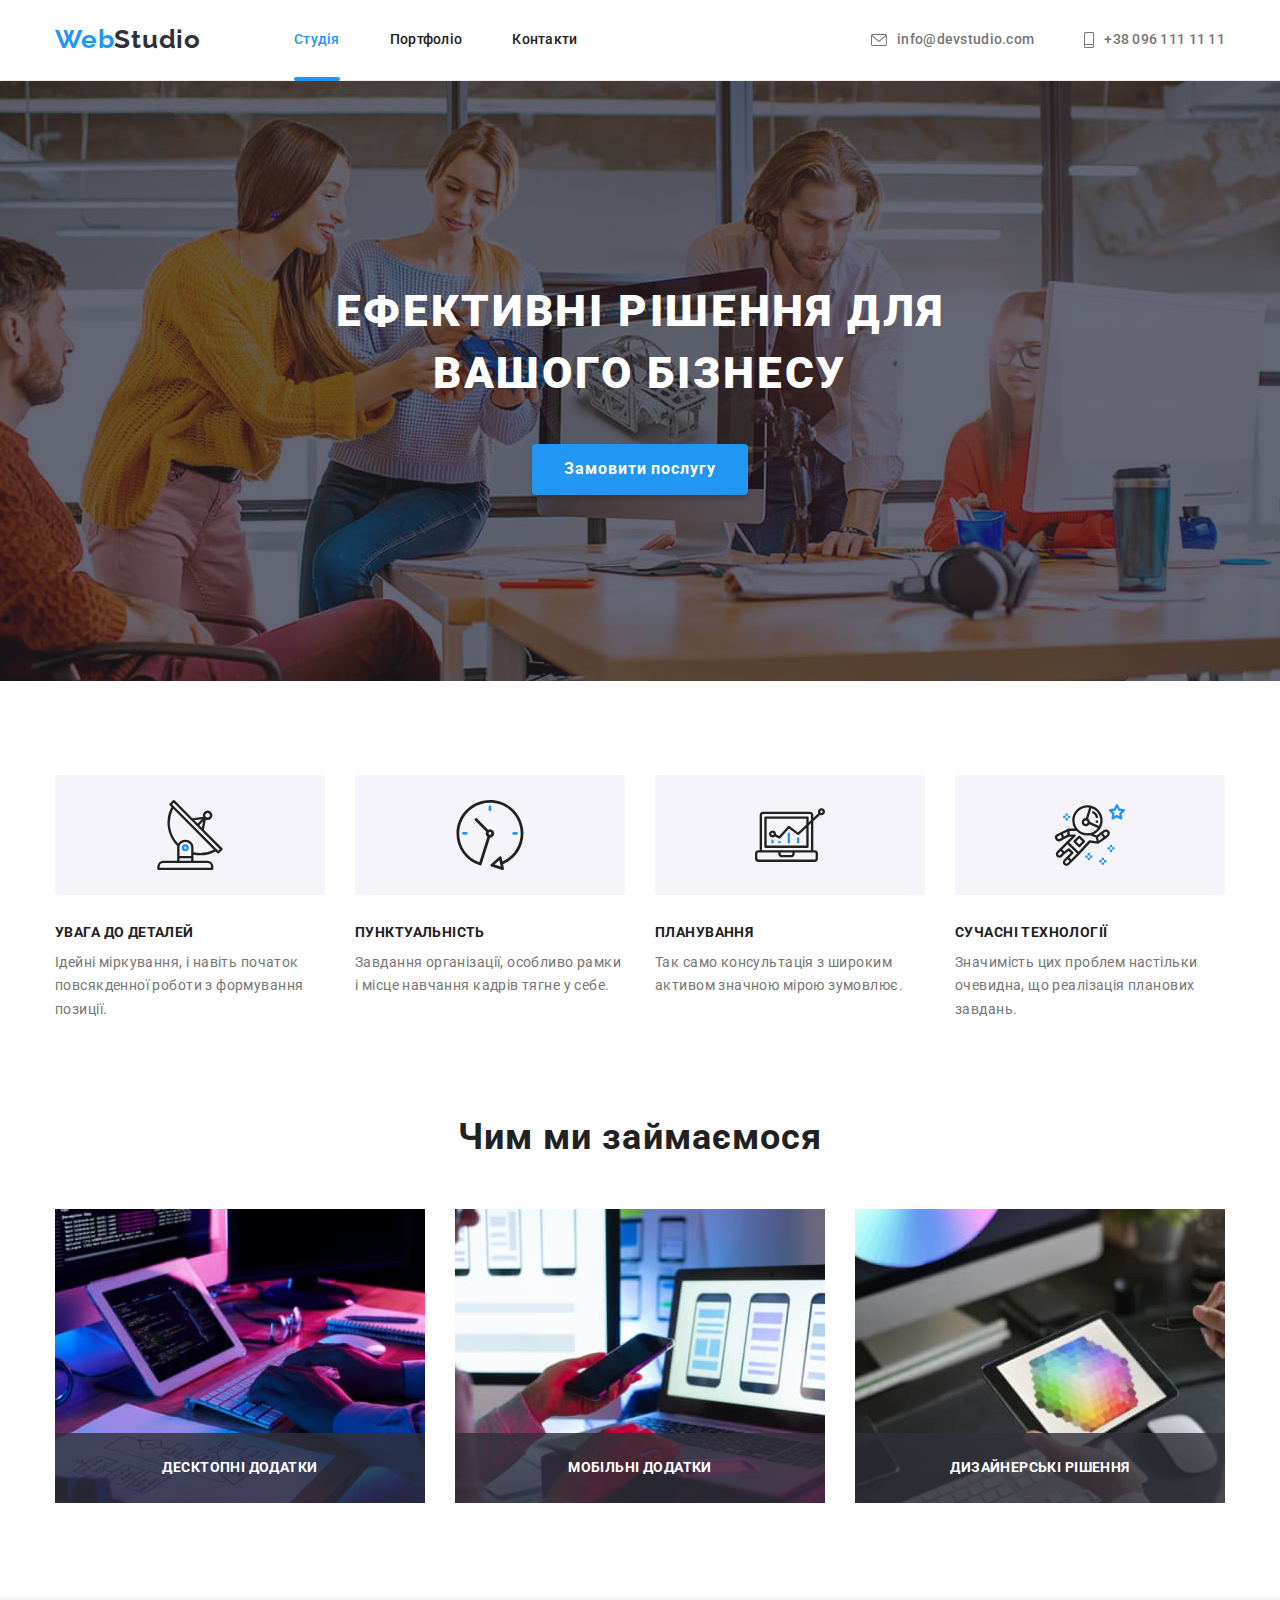
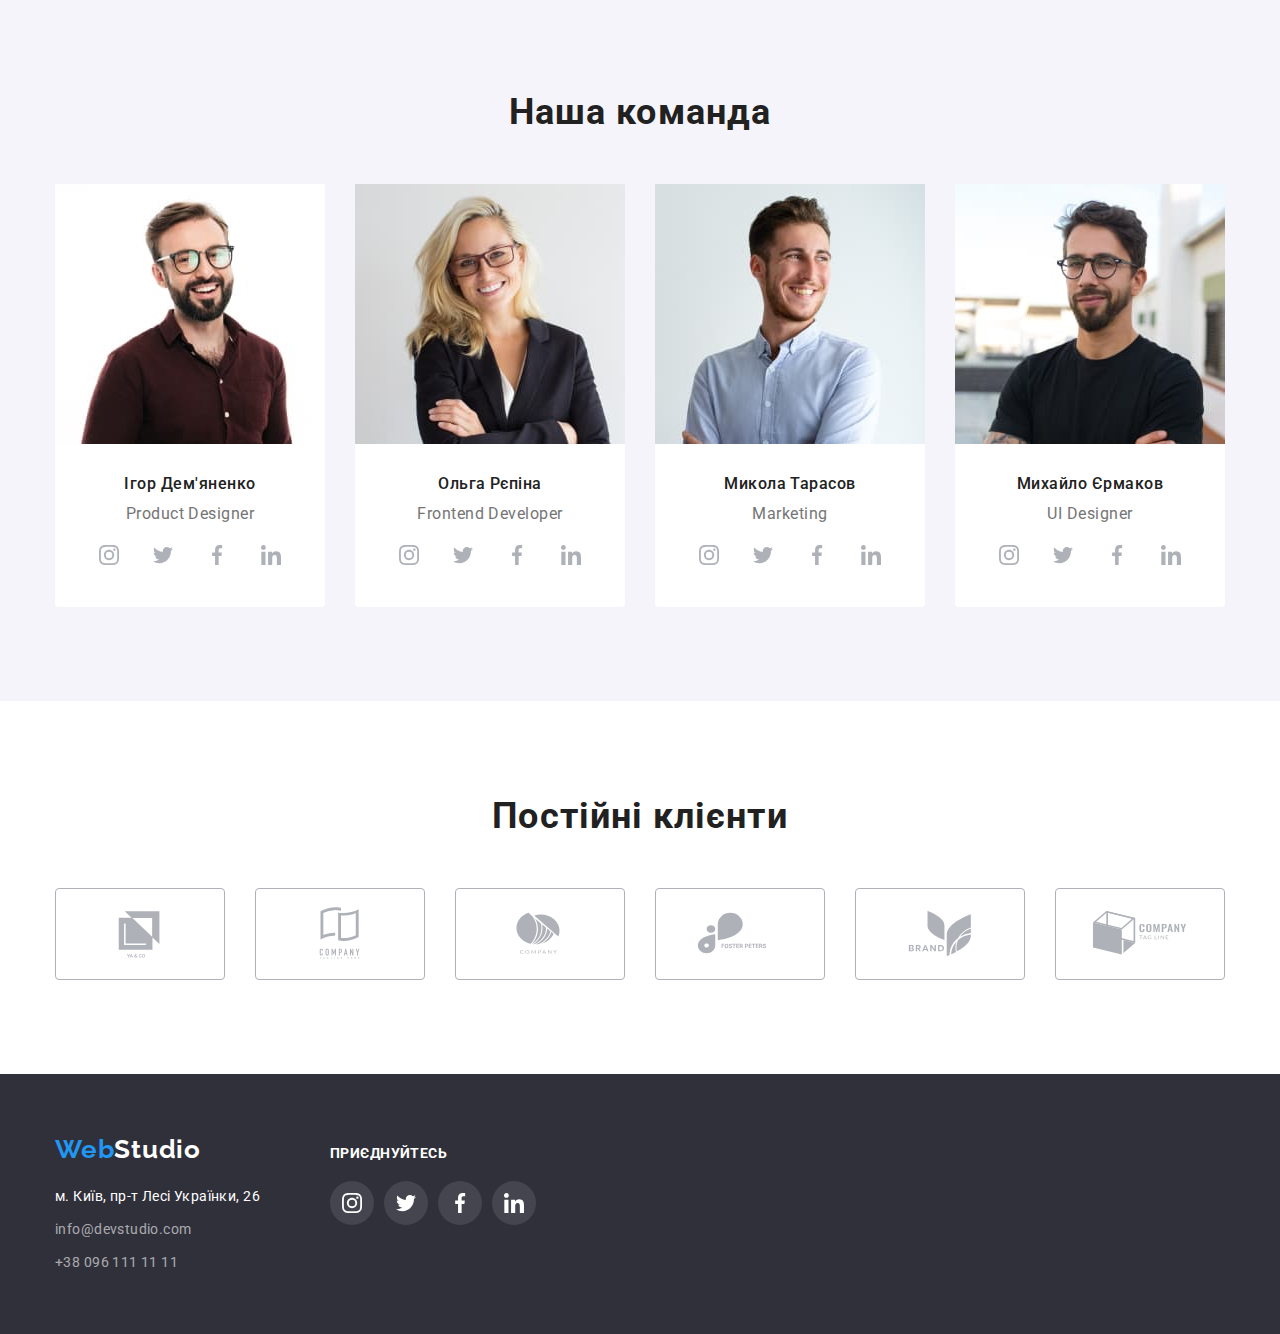
==== index.html @ 39abcc2d "adds modal form" ====
<!DOCTYPE html>
<html lang="uk">
  <head>
    <meta charset="UTF-8" />
    <meta http-equiv="X-UA-Compatible" content="IE=edge" />
    <meta name="viewport" content="width=device-width, initial-scale=1.0" />
    <title>WebStudio</title>
    <link rel="preconnect" href="https://fonts.googleapis.com" />
    <link rel="preconnect" href="https://fonts.gstatic.com" crossorigin />
    <link
      href="https://fonts.googleapis.com/css2?family=Raleway:wght@700&family=Roboto:wght@400;500;700;900&display=swap"
      rel="stylesheet"
    />
    <link
      rel="stylesheet"
      href="https://cdnjs.cloudflare.com/ajax/libs/modern-normalize/1.1.0/modern-normalize.min.css"
    />
    <link rel="stylesheet" href="./css/styles.css" />
  </head>
  <body>
    <header class="header">
      <div class="container site-nav">
        <nav class="site-nav">
          <a href="index.html" class="logo-header" lang="en"
            >Web<span>Studio</span></a
          >
          <ul class="site-nav-list">
            <li class="item">
              <a href="./index.html" class="link current-page">Студія</a>
            </li>
            <li class="item">
              <a href="./portfolio.html" class="link">Портфоліо</a>
            </li>
            <li class="item">
              <a href="#" class="link">Контакти</a>
            </li>
          </ul>
        </nav>
        <ul class="contacts-list">
          <li class="item">
            <a href="mailto:info@devstudio.com" class="contacts-link">
              <svg class="contacts-icon-envelope" width="16px" height="12px">
                <use href="./images/icons.svg#icon-envelope"></use>
              </svg>
              info@devstudio.com</a
            >
          </li>
          <li class="item">
            <a href="tel:+380961111111" class="contacts-link">
              <svg class="contacts-icon-phone" width="10px" height="16px">
                <use href="./images/icons.svg#icon-phone"></use>
              </svg>
              +38 096 111 11 11</a
            >
          </li>
        </ul>
      </div>
    </header>
    <main>
      <section class="hero-section section">
        <div class="container">
          <h1 class="hero-section-title">
            Ефективні рішення для вашого бізнесу
          </h1>
          <button type="button" class="hero-button" data-modal-open>
            Замовити послугу
          </button>
        </div>
      </section>
      <section class="features-section section">
        <div class="container">
          <h2 class="visually-hidden">Особливості</h2>
          <ul class="features-list">
            <li class="item">
              <div class="features-icon">
                <svg class="icon-antenna" width="70px" height="70px">
                  <use href="./images/icons.svg#icon-antenna"></use>
                </svg>
              </div>
              <h3 class="features-title">Увага до деталей</h3>
              <p class="features-text">
                Ідейні міркування, і навіть початок повсякденної роботи з
                формування позиції.
              </p>
            </li>
            <li class="item">
              <div class="features-icon">
                <svg class="icon-clock" width="70px" height="70px">
                  <use href="./images/icons.svg#icon-clock"></use>
                </svg>
              </div>
              <h3 class="features-title">Пунктуальність</h3>
              <p class="features-text">
                Завдання організації, особливо рамки і місце навчання кадрів
                тягне у себе.
              </p>
            </li>
            <li class="item">
              <div class="features-icon">
                <svg class="icon-diagram" width="70px" height="70px">
                  <use href="./images/icons.svg#icon-diagram"></use>
                </svg>
              </div>
              <h3 class="features-title">Планування</h3>
              <p class="features-text">
                Так само консультація з широким активом значною мірою зумовлює.
              </p>
            </li>
            <li class="item">
              <div class="features-icon">
                <svg class="icon-astronaut" width="70px" height="70px">
                  <use href="./images/icons.svg#icon-astronaut"></use>
                </svg>
              </div>
              <h3 class="features-title">Сучасні Технології</h3>
              <p class="features-text">
                Значимість цих проблем настільки очевидна, що реалізація
                планових завдань.
              </p>
            </li>
          </ul>
        </div>
      </section>

      <section class="work-section section">
        <div class="container">
          <h2 class="work-section-title">Чим ми займаємося</h2>
          <ul class="work-list">
            <li class="item">
              <div class="work-thumb">
                <img
                  src="./images/box-1.jpg"
                  alt="Чололвік друкує на клавіатурі"
                  width="370"
                  height="294"
                />
                <p class="work-section-subtitle">Десктопні додатки</p>
              </div>
            </li>
            <li class="item">
              <div class="work-thumb">
                <img
                  src="./images/box-2.jpg"
                  alt="Ноутбук та смартфон"
                  width="370"
                  height="294"
                />
                <p class="work-section-subtitle">Мобільні додатки</p>
              </div>
            </li>
            <li class="item">
              <div class="work-thumb">
                <img
                  src="./images/box-3.jpg"
                  alt="Планшет в руках"
                  width="370"
                  height="294"
                />
                <p class="work-section-subtitle">Дизайнерські рішення</p>
              </div>
            </li>
          </ul>
        </div>
      </section>
      <section class="team-section section">
        <div class="container">
          <h2 class="team-section-title">Наша команда</h2>
          <ul class="team-section-list">
            <li class="team-section-box">
              <img
                class="team-image"
                src="./images/product-designer.jpg"
                alt="Чоловік в бордовій сорочці"
                width="270"
                height="260"
              />
              <div class="bottom-text">
                <h3 class="team-section-box-title">Ігор Дем'яненко</h3>
                <p class="team-section-box-text" lang="en">Product Designer</p>
                <ul class="team-section-list-icons">
                  <li class="team-item-icons">
                    <a href="" class="team-social-links">
                      <svg width="20px" height="20px">
                        <use href="./images/icons.svg#icon-instagram"></use>
                      </svg>
                    </a>
                  </li>
                  <li class="team-item-icons">
                    <a href="" class="team-social-links">
                      <svg width="20px" height="20px">
                        <use href="./images/icons.svg#icon-twitter"></use>
                      </svg>
                    </a>
                  </li>
                  <li class="team-item-icons">
                    <a href="" class="team-social-links">
                      <svg width="20px" height="20px">
                        <use href="./images/icons.svg#icon-facebook"></use>
                      </svg>
                    </a>
                  </li>
                  <li class="team-item-icons">
                    <a href="" class="team-social-links">
                      <svg width="20px" height="20px">
                        <use href="./images/icons.svg#icon-linkedin"></use>
                      </svg>
                    </a>
                  </li>
                </ul>
              </div>
            </li>
            <li class="team-section-box">
              <img
                class="team-image"
                src="./images/frontend-developer.jpg"
                alt="Жінка блондинка"
                width="270"
                height="260"
              />
              <div class="bottom-text">
                <h3 class="team-section-box-title">Ольга Рєпіна</h3>
                <p class="team-section-box-text" lang="en">
                  Frontend Developer
                </p>
                <ul class="team-section-list-icons">
                  <li class="team-item-icons">
                    <a href="" class="team-social-links">
                      <svg width="20px" height="20px">
                        <use href="./images/icons.svg#icon-instagram"></use>
                      </svg>
                    </a>
                  </li>
                  <li class="team-item-icons">
                    <a href="" class="team-social-links">
                      <svg width="20px" height="20px">
                        <use href="./images/icons.svg#icon-twitter"></use>
                      </svg>
                    </a>
                  </li>
                  <li class="team-item-icons">
                    <a href="" class="team-social-links">
                      <svg width="20px" height="20px">
                        <use href="./images/icons.svg#icon-facebook"></use>
                      </svg>
                    </a>
                  </li>
                  <li class="team-item-icons">
                    <a href="" class="team-social-links">
                      <svg width="20px" height="20px">
                        <use href="./images/icons.svg#icon-linkedin"></use>
                      </svg>
                    </a>
                  </li>
                </ul>
              </div>
            </li>
            <li class="team-section-box">
              <img
                class="team-image"
                src="./images/marketing.jpg"
                alt="Чоловік в блакитній сорочці"
                width="270"
                height="260"
              />
              <div class="bottom-text">
                <h3 class="team-section-box-title">Микола Тарасов</h3>
                <p class="team-section-box-text" lang="en">Marketing</p>
                <ul class="team-section-list-icons">
                  <li class="team-item-icons">
                    <a href="" class="team-social-links">
                      <svg width="20px" height="20px">
                        <use href="./images/icons.svg#icon-instagram"></use>
                      </svg>
                    </a>
                  </li>
                  <li class="team-item-icons">
                    <a href="" class="team-social-links">
                      <svg width="20px" height="20px">
                        <use href="./images/icons.svg#icon-twitter"></use>
                      </svg>
                    </a>
                  </li>
                  <li class="team-item-icons">
                    <a href="" class="team-social-links">
                      <svg width="20px" height="20px">
                        <use href="./images/icons.svg#icon-facebook"></use>
                      </svg>
                    </a>
                  </li>
                  <li class="team-item-icons">
                    <a href="" class="team-social-links">
                      <svg width="20px" height="20px">
                        <use href="./images/icons.svg#icon-linkedin"></use>
                      </svg>
                    </a>
                  </li>
                </ul>
              </div>
            </li>
            <li class="team-section-box">
              <img
                class="team-image"
                src="./images/ui-designer.jpg"
                alt="Чоловік в чорній футболці"
                width="270"
                height="260"
              />
              <div class="bottom-text">
                <h3 class="team-section-box-title">Михайло Єрмаков</h3>
                <p class="team-section-box-text" lang="en">UI Designer</p>
                <ul class="team-section-list-icons">
                  <li class="team-item-icons">
                    <a href="" class="team-social-links">
                      <svg width="20px" height="20px">
                        <use href="./images/icons.svg#icon-instagram"></use>
                      </svg>
                    </a>
                  </li>
                  <li class="team-item-icons">
                    <a href="" class="team-social-links">
                      <svg width="20px" height="20px">
                        <use href="./images/icons.svg#icon-twitter"></use>
                      </svg>
                    </a>
                  </li>
                  <li class="team-item-icons">
                    <a href="" class="team-social-links">
                      <svg width="20px" height="20px">
                        <use href="./images/icons.svg#icon-facebook"></use>
                      </svg>
                    </a>
                  </li>
                  <li class="team-item-icons">
                    <a href="" class="team-social-links">
                      <svg width="20px" height="20px">
                        <use href="./images/icons.svg#icon-linkedin"></use>
                      </svg>
                    </a>
                  </li>
                </ul>
              </div>
            </li>
          </ul>
        </div>
      </section>
      <section class="clients-section">
        <div class="container">
          <h2 class="clients-tittle">Постійні клієнти</h2>
          <ul class="clients-list">
            <li class="clients-item">
              <a href="" class="clients-link">
                <svg class="clients-logo" width="106px" height="62px">
                  <use href="./images/icons.svg#icon-logo"></use>
                </svg>
              </a>
            </li>
            <li class="clients-item">
              <a href="" class="clients-link">
                <svg class="clients-logo" width="106px" height="62px">
                  <use href="./images/icons.svg#icon-logo-2"></use>
                </svg>
              </a>
            </li>
            <li class="clients-item">
              <a href="" class="clients-link">
                <svg class="clients-logo" width="106px" height="62px">
                  <use href="./images/icons.svg#icon-logo-3"></use>
                </svg>
              </a>
            </li>
            <li class="clients-item">
              <a href="" class="clients-link">
                <svg class="clients-logo" width="106px" height="62px">
                  <use href="./images/icons.svg#icon-logo-4"></use>
                </svg>
              </a>
            </li>
            <li class="clients-item">
              <a href="" class="clients-link">
                <svg class="clients-logo" width="106px" height="62px">
                  <use href="./images/icons.svg#icon-logo-5"></use>
                </svg>
              </a>
            </li>
            <li class="clients-item">
              <a href="" class="clients-link">
                <svg class="clients-logo" width="106px" height="62px">
                  <use href="./images/icons.svg#icon-logo-6"></use>
                </svg>
              </a>
            </li>
          </ul>
        </div>
      </section>
    </main>

    <footer class="footer">
      <div class="container secondary">
        <div class="container-footer">
          <a href="index.html" class="logo-footer" lang="en"
            >Web<span>Studio</span></a
          >
          <address>
            <ul class="footer-address-list">
              <li class="item">
                <a
                  class="address-link"
                  href="https://goo.gl/maps/CPtrU1FHBa2aNyZL9"
                  target="_blank"
                  rel="noopener noreferrer nofollow"
                  >м. Київ, пр-т Лесі Українки, 26</a
                >
              </li>
              <li class="item">
                <a href="mailto:info@devstudio.com" class="footer-contacts-link"
                  >info@devstudio.com</a
                >
              </li>
              <li class="item">
                <a href="tel:+380961111111" class="footer-contacts-link"
                  >+38 096 111 11 11</a
                >
              </li>
            </ul>
          </address>
        </div>
        <div class="container-social-links">
          <p class="footer-social-subtittle">Приєднуйтесь</p>
          <ul class="footer-social-list">
            <li class="footer-social-item">
              <a href="" class="footer-social-link">
                <svg width="20px" height="20px">
                  <use href="./images/icons.svg#icon-instagram"></use>
                </svg>
              </a>
            </li>
            <li class="footer-social-item">
              <a href="" class="footer-social-link">
                <svg width="20px" height="20px">
                  <use href="./images/icons.svg#icon-twitter"></use>
                </svg>
              </a>
            </li>
            <li class="footer-social-item">
              <a href="" class="footer-social-link">
                <svg width="20px" height="20px">
                  <use href="./images/icons.svg#icon-facebook"></use>
                </svg>
              </a>
            </li>
            <li class="footer-social-item">
              <a href="" class="footer-social-link">
                <svg width="20px" height="20px">
                  <use href="./images/icons.svg#icon-linkedin"></use>
                </svg>
              </a>
            </li>
          </ul>
        </div>
      </div>
    </footer>
    <div class="backdrop is-hidden" data-modal>
      <div class="modal">
        <p class="modal-subtitle">Залиште свої дані, ми вам передзвонимо</p>
        <form class="contacts-form">
          <label class="form-label" for="person-name">Ім'я</label>
          <div class="form-control">
            <input
              class="form-input"
              id="person-name"
              type="text"
              name="person-name"
            />
            <svg class="form-icon" width="18px" height="18px">
              <use href="./images/icons.svg#icon-person-modal"></use>
            </svg>
          </div>

          <label class="form-label" for="person-phone">Телефон</label>
          <div class="form-control">
            <input
              class="form-input"
              id="person-phone"
              type="tel"
              name="person-phone"
            />
            <svg class="form-icon" width="18px" height="18px">
              <use href="./images/icons.svg#icon-phone-modal"></use>
            </svg>
          </div>

          <label class="form-label" for="person-mail">Пошта</label>
          <div class="form-control">
            <input
              class="form-input"
              id="person-mail"
              type="email"
              name="person-mail"
            />
            <svg class="form-icon" width="18px" height="18px">
              <use href="./images/icons.svg#icon-email-modal"></use>
            </svg>
          </div>

          <label class="form-label" for="person-comment">Коментар</label>
          <textarea
            class="form-textarea"
            id="person-comment"
            name="person-comment"
            placeholder="Введіть текст"
          ></textarea>

          <div class="checkbox-container">
            <input
              class="chekbox-input .visually-hidden"
              id="conditions-checkbox"
              type="checkbox"
              name="conditions-checkbox"
            />
            <svg class="checkbox-icon" width="16px" height="15px">
              <use href="./images/icons.svg#icon-check"></use>
            </svg>
            <label class="chekbox-label" for="conditions-checkbox">
              Погоджуюся з розсилкою та приймаю
              <a class="chekbox-link" href="#">Умови договору</a>
            </label>
          </div>

          <button type="submit" class="submit-button">Відправити</button>
        </form>

        <button type="button" class="close-modal-button" data-modal-close>
          <svg width="11px" height="11px">
            <use href="./images/icons.svg#icon-close-modal"></use>
          </svg>
        </button>
      </div>
    </div>
    <script src="./js/modal.js"></script>
  </body>
</html>
---- css/styles.css ----
/* Колір основного тексту #212121 */
/* Другорядний колір тексту #757575 */
/* Акценти #FFFFFF  #2196F3 */
/* Колір фону #FFFFFF */
/* Другорядний колір фону #F5F4FA */
/* Колір футера та героя #2F303A */
/* Колір лого #000000 */
:root {
  --title-text-color: #212121;
  --other-title-text-color: #ffffff;
  --primary-text-color: #757575;
  --accent-color: #2196f3;
  --hero-background-color: #2f303a;
  --primary-background-color: #ffffff;
  --secondary-background-color: #f5f4fa;
  --footer-background-color: #2f303a;
  --team-background-color: #f5f4fa;
  --modal-shadow: 0px 1px 3px rgba(0, 0, 0, 0.12),
    0px 1px 1px rgba(0, 0, 0, 0.14), 0px 2px 1px rgba(0, 0, 0, 0.2);
  --timing-function: cubic-bezier(0.4, 0, 0.2, 1);
  --modal-input-border: rgba(33, 33, 33, 0.2);
  --submit-button-background-hover: #188ce8;
}
body {
  background-color: var(--primary-background-color);
  color: var(--primary-text-color);
  font-family: "Roboto", sans-serif;
}
h1,
h2,
h3,
h4,
h5,
h6,
ul,
p {
  margin: 0;
  padding: 0;
}
img {
  max-width: 100%;
  height: auto;
  display: block;
}

.visually-hidden {
  position: fixed;
  white-space: nowrap;
  width: 1px;
  height: 1px;
  overflow: hidden;
  border: 0;
  padding: 0;
  clip: rect(0 0 0 0);
  clip-path: inset(50%);
  margin: -1px;
}

.container {
  width: 100%;
  max-width: 1200px;
  margin: 0 auto;
  padding: 0 15px;
}
.section {
  padding: 94px 0;
}

.header {
  border-bottom: 1px solid #ececec;
}

.logo-header {
  display: block;
  padding-top: 24px;
  padding-bottom: 25px;
  margin-right: 93px;
  color: var(--accent-color);
  font-family: "Raleway", sans-serif;
  font-weight: 700;
  font-size: 26px;
  line-height: 1.2;
  letter-spacing: 0.03em;
  text-decoration-line: none;
}
.logo-header > span {
  color: #2f303a;
}

.logo-header:hover,
.logo-header:focus,
.logo-header:active {
  color: var(--accent-color);
}

.footer-address-list,
.buttons,
.portfolio-section-list {
  list-style: none;
}

.footer-address-list .item.item:not(:last-child) {
  margin-bottom: 9px;
}

.site-nav {
  display: flex;
  align-items: center;
}

.site-nav-list .link {
  display: block;
  padding-top: 32px;
  padding-bottom: 32px;

  color: var(--title-text-color);
  font-weight: 500;
  font-size: 14px;
  line-height: 1.1;
  letter-spacing: 0.02em;
  text-decoration: none;
  transition: color 250ms var(--timing-function);
}
.link:hover,
.link:focus {
  color: var(--accent-color);
}

.link.current-page {
  color: var(--accent-color);
}

.current-page {
  position: relative;
  color: var(--accent-color);
}

.current-page::after {
  content: "";
  display: block;
  position: absolute;
  width: 100%;
  height: 4px;
  left: 0;
  bottom: -1px;
  background-color: var(--accent-color);
  border-radius: 2px;
}

.site-nav-list {
  display: flex;
  list-style: none;
}

.site-nav-list .item:not(:last-child) {
  margin-right: 50px;
}

.contacts-list {
  display: flex;
  list-style: none;
  margin-left: auto;
}
.contacts-list .item:not(:last-child) {
  margin-right: 50px;
}

.contacts-list .contacts-link {
  padding-top: 32px;
  padding-bottom: 32px;
}

.contacts-link {
  display: flex;
  align-items: center;
}

.contacts-icon-envelope {
  width: 16px;
  height: 12px;
  margin-right: 10px;
  margin-left: auto;
  fill: currentColor;
}

.contacts-icon-phone {
  width: 10px;
  height: 16px;
  margin-right: 10px;
  margin-left: auto;
  fill: currentColor;
}

/* Contacts */

.contacts-link {
  color: var(--primary-text-color);
  font-weight: 500;
  font-size: 14px;
  line-height: 1.1;
  letter-spacing: 0.02em;
  text-decoration: none;
  transition: color 250ms var(--timing-function);
}
.contacts-link:hover,
.contacts-link:focus {
  color: var(--accent-color);
}

.hero-section {
  max-width: 1600px;
  height: 600px;
  margin-left: auto;
  margin-right: auto;
  background-color: var(--hero-background-color);
  background-image: linear-gradient(
      rgba(47, 48, 58, 0.4),
      rgba(47, 48, 58, 0.4)
    ),
    url(../images/hero.jpg);
  background-repeat: no-repeat;
  background-size: cover;
  background-position: center;
  text-align: center;
  padding: 200px 0;
}

.hero-section-title {
  color: var(--other-title-text-color);
  font-weight: 900;
  font-size: 44px;
  line-height: 1.4;
  letter-spacing: 0.06em;
  text-transform: uppercase;
  max-width: 696px;
  margin-top: 0;
  margin-bottom: 40px;
  margin-left: auto;
  margin-right: auto;
}

.hero-button {
  background-color: var(--accent-color);
  color: var(--other-title-text-color);
  font-weight: 700;
  font-size: 16px;
  font-family: inherit;
  line-height: 1.9;
  letter-spacing: 0.06em;
  cursor: pointer;
  min-width: 216px;
  margin: 0 auto;
  padding: 10px 32px;
  box-shadow: 0px 4px 4px rgba(0, 0, 0, 0.15);
  border: transparent;
  border-radius: 4px;
  transition: box-shadow 250ms var(--timing-function),
    background-color 250ms var(--timing-function);
}
.hero-button:hover,
.hero-button:focus {
  color: var(--other-title-text-color);
  background-color: var(--submit-button-background-hover);
}

.features-section {
  padding-top: 94px;
  padding-bottom: 0;
}

.features-list {
  list-style: none;
  display: flex;
}
.features-list .item:not(:last-child) {
  margin-right: 30px;
}

.features-icon {
  display: flex;
  align-items: center;
  justify-content: center;
  background-color: var(--secondary-background-color);
  width: 270px;
  height: 120px;
  margin-bottom: 30px;
  border: transparent;
  border-radius: 4px;
}

.features-icon:hover {
  fill: currentColor;
}

.work-list {
  list-style: none;
  display: flex;
}

.work-list .item:not(:last-child) {
  margin-right: 30px;
}

.features-title {
  color: var(--title-text-color);
  font-weight: 700;
  font-size: 14px;
  text-transform: uppercase;
  line-height: 1.1;
  letter-spacing: 0.03em;
  margin-bottom: 10px;
}

.features-text {
  color: var(--primary-text-color);
  font-weight: 400;
  font-size: 14px;
  line-height: 1.7;
  letter-spacing: 0.03em;
}

.work-section {
  padding: 94px 0;
}

.work-section-title {
  text-align: center;
  margin-bottom: 50px;

  color: var(--title-text-color);
  font-weight: 700;
  font-size: 36px;
  line-height: 1.2;
  letter-spacing: 0.03em;
}

.work-section-subtitle {
  position: absolute;
  bottom: 0;
  font-weight: 700;
  font-size: 14px;
  line-height: 1.14;
  text-align: center;
  letter-spacing: 0.03em;
  text-transform: uppercase;
  color: var(--other-title-text-color);
  margin: 0;
  width: 370px;
  height: 70px;
  display: flex;
  align-items: center;
  justify-content: center;
  background-color: rgba(47, 48, 58, 0.8);
}

.work-thumb {
  position: relative;
  display: flex;
  justify-content: center;
}

.team-section {
  background-color: var(--team-background-color);
}

.team-section-title {
  text-align: center;
  margin-bottom: 50px;

  color: var(--title-text-color);
  font-weight: 700;
  font-size: 36px;
  line-height: 1.2;
  letter-spacing: 0.03em;
}

.team-section-list {
  list-style: none;
  display: flex;
}

.team-section-list .team-section-box:not(:last-child) {
  margin-right: 30px;
}

.bottom-text {
  text-align: center;
  padding-top: 30px;
  padding-bottom: 30px;
}

.team-section-box {
  background-color: var(--primary-background-color);
  max-width: 270px;
  box-shadow: var(--portfolio-hover-shadow);
  border: transparent;
  border-radius: 0px 0px 4px 4px;
}

.team-section-box-title {
  color: var(--title-text-color);
  font-weight: 500;
  font-size: 16px;
  line-height: 1.2;
  letter-spacing: 0.03em;
  margin-bottom: 10px;
}

.team-section-box-text {
  color: var(--primary-text-color);
  font-weight: 400;
  font-size: 16px;
  line-height: 1.2;
  letter-spacing: 0.03em;
  margin-bottom: 10px;
}

.team-section-list-icons {
  display: flex;
  justify-content: center;
  gap: 10px;
}

.team-item-icons {
  display: flex;
  align-items: center;
  justify-content: center;
  width: 44px;
  height: 44px;
  list-style: none;
}

.team-social-links {
  width: 44px;
  height: 44px;
  fill: #afb1b8;
  display: flex;
  align-items: center;
  justify-content: center;
  background-color: var(--primary-background-color);
  color: var(--accent-color);
  border-radius: 50%;
  transition: fill 250ms var(--timing-function),
    background-color 250ms var(--timing-function);
}

.team-social-links:hover,
.team-social-links:focus {
  background-color: var(--accent-color);
  fill: var(--primary-background-color);
}

.clients-section {
  padding-top: 94px;
  padding-bottom: 94px;
}

.clients-tittle {
  text-align: center;
  margin-bottom: 50px;

  color: var(--title-text-color);
  font-weight: 700;
  font-size: 36px;
  line-height: 1.2;
  letter-spacing: 0.03em;
}

.clients-list {
  display: flex;
  gap: 30px;
}

.clients-item {
  list-style: none;
  width: 170px;
  height: 92px;
}

.clients-link {
  width: 100%;
  height: 100%;
  display: flex;
  align-items: center;
  justify-content: center;
  border: 1px solid #afb1b8;
  border-radius: 4px;
  color: #afb1b8;
  transition: color 250ms var(--timing-function),
    border 250ms var(--timing-function);
}

.clients-link:hover,
.clients-link:focus {
  border-color: var(--accent-color);
  color: var(--accent-color);
}

.clients-logo {
  fill: currentColor;
}

.footer {
  padding: 60px 0;
  background-color: var(--footer-background-color);
}

.logo-footer {
  display: inline-block;
  color: var(--accent-color);
  font-family: "Raleway", sans-serif;
  font-weight: 700;
  font-size: 26px;
  line-height: 1.2;
  letter-spacing: 0.03em;
  text-decoration-line: none;
  margin-bottom: 20px;
}
.logo-footer > span {
  color: #ffffff;
}
.logo-footer:hover,
:focus {
  color: var(--accent-color);
}

.address-link {
  display: inline-block;
  color: #ffffff;
  font-style: normal;
  font-weight: 400;
  font-size: 14px;
  line-height: 1.7;
  letter-spacing: 0.03em;
  text-decoration: none;
  transition: color 250ms var(--timing-function);
}

.address-link:hover,
.address-link:focus {
  color: var(--accent-color);
}
.footer-contacts-link {
  display: block;
  color: rgba(255, 255, 255, 0.6);
  font-style: normal;
  font-weight: 400;
  font-size: 14px;
  line-height: 1.7;
  letter-spacing: 0.03em;
  text-decoration: none;
  transition: color 250ms var(--timing-function);
}

.container.secondary {
  display: flex;
  align-items: baseline;
}

.container-social-links {
  margin-left: 70px;
}

.footer-social-subtittle {
  color: var(--other-title-text-color);
  font-weight: 700;
  font-size: 14px;
  text-transform: uppercase;
  line-height: 1.1;
  letter-spacing: 0.03em;
  margin-bottom: 20px;
}
.footer-social-list {
  display: flex;
  justify-content: center;
  gap: 10px;
}

.footer-social-item {
  display: flex;
  align-items: center;
  justify-content: center;
  width: 44px;
  height: 44px;
  list-style: none;
}

.footer-social-link {
  width: 44px;
  height: 44px;
  fill: var(--primary-background-color);
  display: flex;
  align-items: center;
  justify-content: center;
  background-color: rgba(255, 255, 255, 0.1);
  border-radius: 50%;
  color: var(--accent-color);
  transition: background-color 250ms var(--timing-function);
}

.footer-social-link:hover,
.footer-social-link:focus {
  background-color: currentColor;
}

.buttons {
  display: flex;
  margin-bottom: 50px;
  justify-content: center;
}

.buttons .item.item:not(:last-child) {
  margin-right: 8px;
}

.footer-contacts-link:hover,
.footer-contacts-link:focus {
  color: var(--accent-color);
}

.footer-contacts .item.item:not(:last-child) {
  margin-bottom: 9px;
}

.portfolio-section-button {
  background-color: #f5f4fa;
  color: var(--title-text-color);
  font-family: inherit;
  font-weight: 500;
  font-size: 16px;
  line-height: 1.6;
  letter-spacing: 0.03em;
  cursor: pointer;

  padding: 6px 22px;
  border-radius: 4px;
  border: transparent;
  min-width: 73px;
  max-width: 130px;
  height: 38px;
  transition: box-shadow 250ms var(--timing-function),
    background-color 250ms var(--timing-function),
    color 250ms var(--timing-function);
}

.portfolio-section-button.current {
  background-color: var(--accent-color);
  color: var(--other-title-text-color);
}

.portfolio-section-button:hover,
.portfolio-section-button:focus {
  background-color: var(--accent-color);
  color: var(--other-title-text-color);
  box-shadow: 0px 3px 1px rgba(0, 0, 0, 0.1), 0px 1px 2px rgba(0, 0, 0, 0.08),
    0px 2px 2px rgba(0, 0, 0, 0.12);
}

.portfolio-section-box {
  display: block;
  background-color: var(--primary-background-color);
  width: 370px;
  cursor: pointer;
}

.portfolio-thumb {
  position: relative;
  width: 370px;
  height: 294px;
  overflow: hidden;
}

.portfolio-overlay {
  position: absolute;
  top: 0;
  left: 0;
  width: 100%;
  height: 100%;
  background-color: rgba(33, 150, 243, 0.9);
  transform: translateY(100%);
  transition: transform 250ms var(--timing-function);
}

.overlay-content {
  padding: 63px 24px;
  align-content: center;
  font-size: 18px;
  line-height: 1.56;
  color: var(--other-title-text-color);
}

.portfolio-section-link {
  text-decoration: none;
  display: block;
  transition: box-shadow 250ms var(--timing-function);
}

.portfolio-section-link:hover,
.portfolio-section-link:focus {
  color: var(--accent-color);
  box-shadow: 0px 1px 1px rgba(0, 0, 0, 0.12), 0px 4px 4px rgba(0, 0, 0, 0.06),
    1px 4px 6px rgba(0, 0, 0, 0.16);
}

.portfolio-section-link:hover .portfolio-overlay,
.portfolio-section-link:focus .portfolio-overlay {
  transform: translateY(0);
}

.portfolio-section-list {
  display: flex;
  flex-wrap: wrap;
  gap: 30px;
  text-decoration: none;
}

.portfolio-section-box-title {
  color: var(--title-text-color);
  font-weight: 700;
  font-size: 18px;
  line-height: 2;
  letter-spacing: 0.06em;
  margin-bottom: 4px;
}

.portfolio-section-box-text {
  color: var(--primary-text-color);
  font-weight: 400;
  font-size: 16px;
  line-height: 1.9;
  letter-spacing: 0.03em;
}

.portfolio-section-content {
  border-left: 1px solid #eeeeee;
  border-right: 1px solid #eeeeee;
  border-bottom: 1px solid #eeeeee;
  padding-left: 24px;
  padding-right: 24px;
  padding-top: 20px;
  padding-bottom: 20px;
}

.backdrop {
  background-color: rgba(0, 0, 0, 0.2);
  position: fixed;
  top: 0;
  left: 0;
  width: 100%;
  height: 100%;
  transition: opacity 250ms var(--timing-function),
    visibility 250ms var(--timing-function);
  opacity: 1;
}

.backdrop.is-hidden {
  opacity: 0;
  visibility: hidden;
  pointer-events: none;
}

.modal {
  position: absolute;
  top: 50%;
  left: 50%;
  transform: scale(1) translate(-50%, -50%);
  min-width: 528px;
  min-height: 581px;
  background-color: var(--primary-background-color);
  border-radius: 4px;
  box-shadow: var(--modal-shadow);
  transition: transform 250ms var(--timing-function);
  padding: 40px;
}

.backdrop.is-hidden .modal {
  transform: scale(0.9) translate(-50%, -50%);
}

.close-modal-button {
  position: absolute;
  top: 8px;
  right: 8px;
  border: 1px solid rgba(0, 0, 0, 0.1);
  border-radius: 50%;
  width: 30px;
  height: 30px;
  fill: #000000;
  display: flex;
  align-items: center;
  justify-content: center;
  background-color: var(--primary-background-color);
  transition: fill 250ms var(--timing-function);
  cursor: pointer;
}

.close-modal-button:hover,
.close-modal-button:focus {
  fill: var(--accent-color);
}

.modal-subtitle {
  margin-bottom: 12px;
  font-weight: 700;
  font-size: 20px;
  line-height: 1.15;
  text-align: center;
  letter-spacing: 0.03em;
  color: var(--title-text-color);
}

/* .contacts-form {
} */
.form-label {
  margin-bottom: 4px;
  display: block;
  font-weight: 400;
  font-size: 12px;
  line-height: 1.16;
  letter-spacing: 0.01em;
  color: var(--primary-text-color);
}
.form-control {
  position: relative;
  margin-bottom: 10px;
}
.form-input {
  width: 100%;
  padding-left: 42px;
  padding-top: 14px;
  padding-bottom: 14px;
  padding-right: 15px;
  border: 1px solid;
  border-radius: 4px var(--modal-input-border);
}
.form-input:focus {
  border-color: var(--accent-color);
}
.form-input:focus + .form-icon {
  fill: var(--accent-color);
}

.form-icon {
  position: absolute;
  left: 0;
  top: 50%;
  left: 15px;
  transform: translateY(-50%);
}
.form-textarea {
  width: 100%;
  border: 1px solid;
  border-radius: 4px var(--modal-input-border);
  padding: 12px 16px;
  height: 120px;
  margin-bottom: 20px;
}

.chekbox-input {
  appearance: none;
  position: absolute;
}

.chekbox-label {
  display: inline-block;
  margin-left: 7px;
  font-weight: 400;
  font-size: 14px;
  line-height: 1.71;
  letter-spacing: 0.03em;
  color: var(--primary-text-color);
}

.checkbox-container {
  position: relative;
  display: flex;
  align-items: center;
  justify-content: center;
  margin-bottom: 30px;
}

.checkbox-icon {
  left: 8px;
  background-color: #fff;
  fill: #ffffff;
  width: 16px;
  height: 15px;
  border: 2px solid #212121;
  border-radius: 2px;
  transition: border-color 250ms var(--timing-function),
    background-color 250ms var(--timing-function);
}

.checkbox-input:checked + .checkbox-icon {
  border: var(--accent-color);
  background-color: var(--accent-color);
}

.chekbox-link {
  font-weight: 400;
  font-size: 14px;
  line-height: 1.71;
  letter-spacing: 0.03em;
  color: var(--accent-color);
}

.submit-button {
  background-color: var(--accent-color);
  color: var(--other-title-text-color);
  font-weight: 700;
  font-size: 16px;
  font-family: inherit;
  line-height: 1.9;
  letter-spacing: 0.06em;
  cursor: pointer;
  min-width: 200px;
  height: 50px;
  margin-left: auto;
  margin-right: auto;
  padding: 10px 52px;
  box-shadow: 0px 4px 4px rgba(0, 0, 0, 0.15);
  border: transparent;
  border-radius: 4px;
  transition: box-shadow 250ms var(--timing-function),
    background-color 250ms var(--timing-function);
  display: flex;
  align-items: center;
  justify-content: center;
}

.submit-button:hover,
.submit-button:focus {
  color: var(--other-title-text-color);
  background-color: var(--submit-button-background-hover);
}
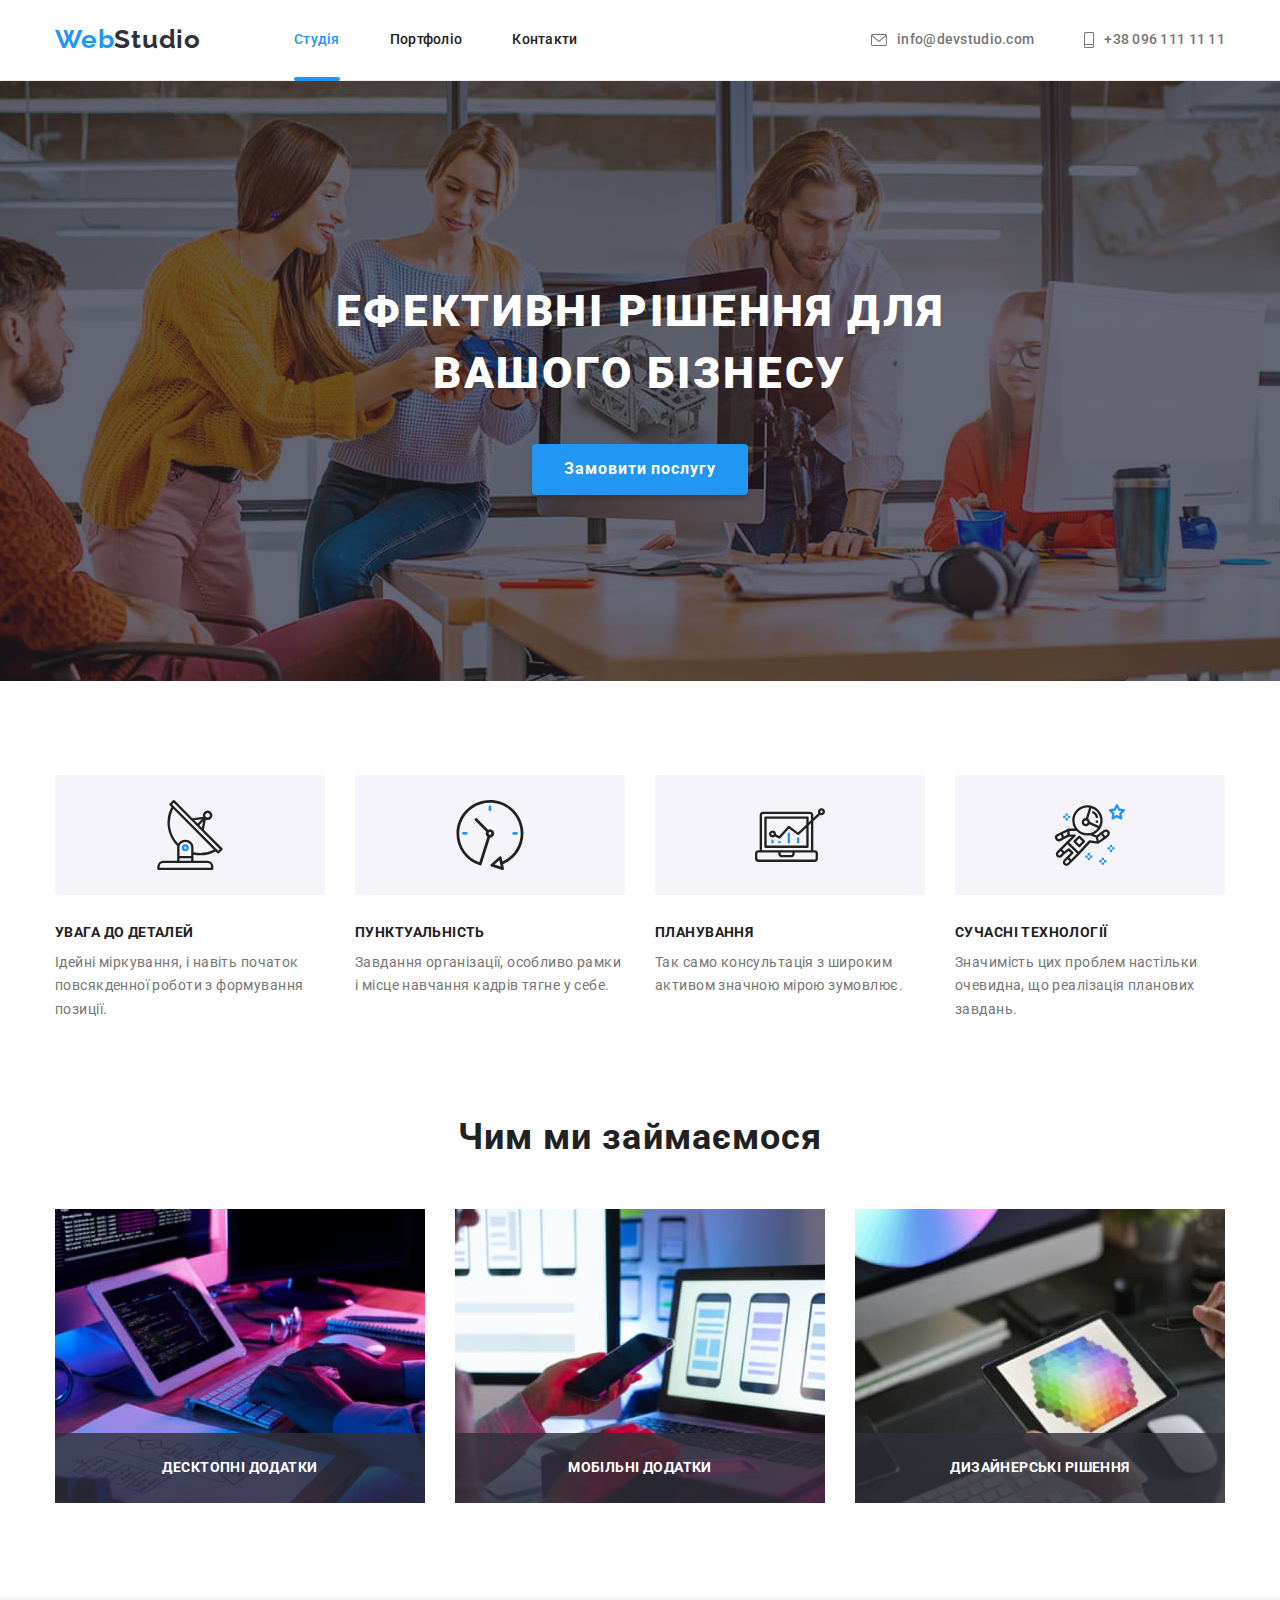
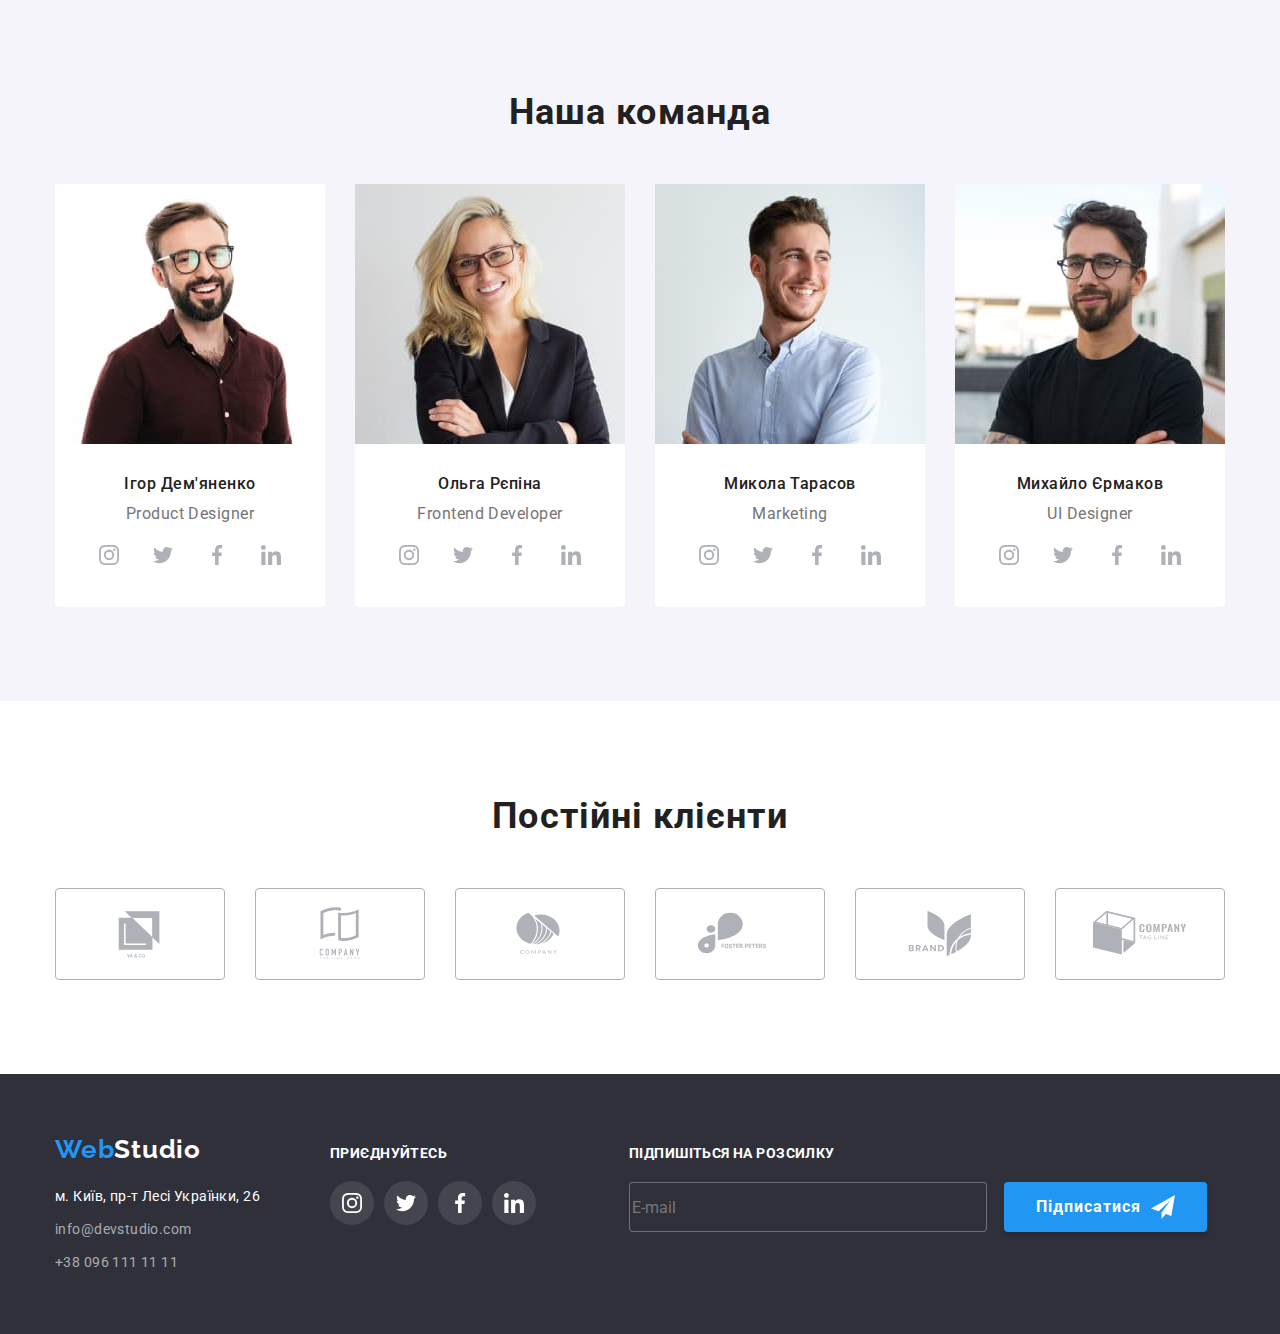
==== commit f0e44cb1: "adds forms and inputs" ====
--- a/index.html
+++ b/index.html
@@ -457,6 +457,28 @@
             </li>
           </ul>
         </div>
+        <div class="container-join-us">
+          <form>
+            <label class="join-us-subtitle" for="join"
+              >Підпишіться на розсилку</label
+            >
+            <div class="input-button-container">
+              <input
+                class="join-us-input"
+                id="join"
+                type="text"
+                name="join-us"
+                placeholder="E-mail"
+              />
+              <button class="subscribe-button" type="submit">
+                Підписатися
+                <svg class="send-icon" width="24px" height="24px">
+                  <use href="./images/icons.svg#icon-send"></use>
+                </svg>
+              </button>
+            </div>
+          </form>
+        </div>
       </div>
     </footer>
     <div class="backdrop is-hidden" data-modal>
@@ -512,17 +534,19 @@
 
           <div class="checkbox-container">
             <input
-              class="chekbox-input .visually-hidden"
+              class="checkbox-input visually-hidden"
               id="conditions-checkbox"
               type="checkbox"
               name="conditions-checkbox"
             />
-            <svg class="checkbox-icon" width="16px" height="15px">
-              <use href="./images/icons.svg#icon-check"></use>
-            </svg>
-            <label class="chekbox-label" for="conditions-checkbox">
+            <span class="checkbox-box">
+              <svg class="checkbox-icon" width="16px" height="15px">
+                <use href="./images/icons.svg#icon-check"></use>
+              </svg>
+            </span>
+            <label class="checkbox-label" for="conditions-checkbox">
               Погоджуюся з розсилкою та приймаю
-              <a class="chekbox-link" href="#">Умови договору</a>
+              <a class="checkbox-link" href="#">Умови договору</a>
             </label>
           </div>
 
--- a/css/styles.css
+++ b/css/styles.css
@@ -20,6 +20,8 @@
   --timing-function: cubic-bezier(0.4, 0, 0.2, 1);
   --modal-input-border: rgba(33, 33, 33, 0.2);
   --submit-button-background-hover: #188ce8;
+  --icon-check-fill: #ffffff;
+  --join-us-input-bg-color: #2f303a;
 }
 body {
   background-color: var(--primary-background-color);
@@ -622,6 +624,68 @@
   margin-bottom: 9px;
 }
 
+.subscribe-button {
+  background-color: var(--accent-color);
+  color: var(--other-title-text-color);
+  font-weight: 700;
+  font-size: 16px;
+  font-family: inherit;
+  line-height: 1.9;
+  letter-spacing: 0.06em;
+  cursor: pointer;
+  min-width: 200px;
+  height: 50px;
+  margin: 0 auto;
+  margin-right: 0;
+  padding: 10px 32px;
+  box-shadow: 0px 4px 4px rgba(0, 0, 0, 0.15);
+  border: transparent;
+  border-radius: 4px;
+  display: flex;
+  align-items: center;
+  justify-content: center;
+  transition: box-shadow 250ms var(--timing-function),
+    background-color 250ms var(--timing-function);
+}
+.subscribe-button:hover,
+.subscribe-button:focus {
+  background-color: var(--submit-button-background-hover);
+}
+
+.container-join-us {
+  margin-left: 93px;
+  width: 578px;
+  height: 86px;
+}
+
+.input-button-container {
+  display: flex;
+  align-items: center;
+  justify-content: center;
+  margin-top: 20px;
+}
+
+.join-us-subtitle {
+  font-weight: 700;
+  font-size: 14px;
+  line-height: 1.14;
+  letter-spacing: 0.03em;
+  text-transform: uppercase;
+  color: var(--other-title-text-color);
+}
+.join-us-input {
+  width: 358px;
+  height: 50px;
+  border: 1px solid rgba(255, 255, 255, 0.3);
+  border-radius: 4px;
+  background-color: var(--join-us-input-bg-color);
+}
+
+.send-icon {
+  fill: #fff;
+  margin-left: 10px;
+}
+
 .portfolio-section-button {
   background-color: #f5f4fa;
   color: var(--title-text-color);
@@ -809,8 +873,6 @@
   color: var(--title-text-color);
 }
 
-/* .contacts-form {
-} */
 .form-label {
   margin-bottom: 4px;
   display: block;
@@ -861,7 +923,7 @@
   position: absolute;
 }
 
-.chekbox-label {
+.checkbox-label {
   display: inline-block;
   margin-left: 7px;
   font-weight: 400;
@@ -878,11 +940,10 @@
   justify-content: center;
   margin-bottom: 30px;
 }
-
-.checkbox-icon {
-  left: 8px;
+.checkbox-box {
+  display: flex;
+  align-items: center;
   background-color: #fff;
-  fill: #ffffff;
   width: 16px;
   height: 15px;
   border: 2px solid #212121;
@@ -890,13 +951,14 @@
   transition: border-color 250ms var(--timing-function),
     background-color 250ms var(--timing-function);
 }
-
-.checkbox-input:checked + .checkbox-icon {
-  border: var(--accent-color);
+.checkbox-icon {
+  fill: var(--icon-check-fill);
+}
+.checkbox-input:checked + .checkbox-box {
   background-color: var(--accent-color);
 }
 
-.chekbox-link {
+.checkbox-link {
   font-weight: 400;
   font-size: 14px;
   line-height: 1.71;
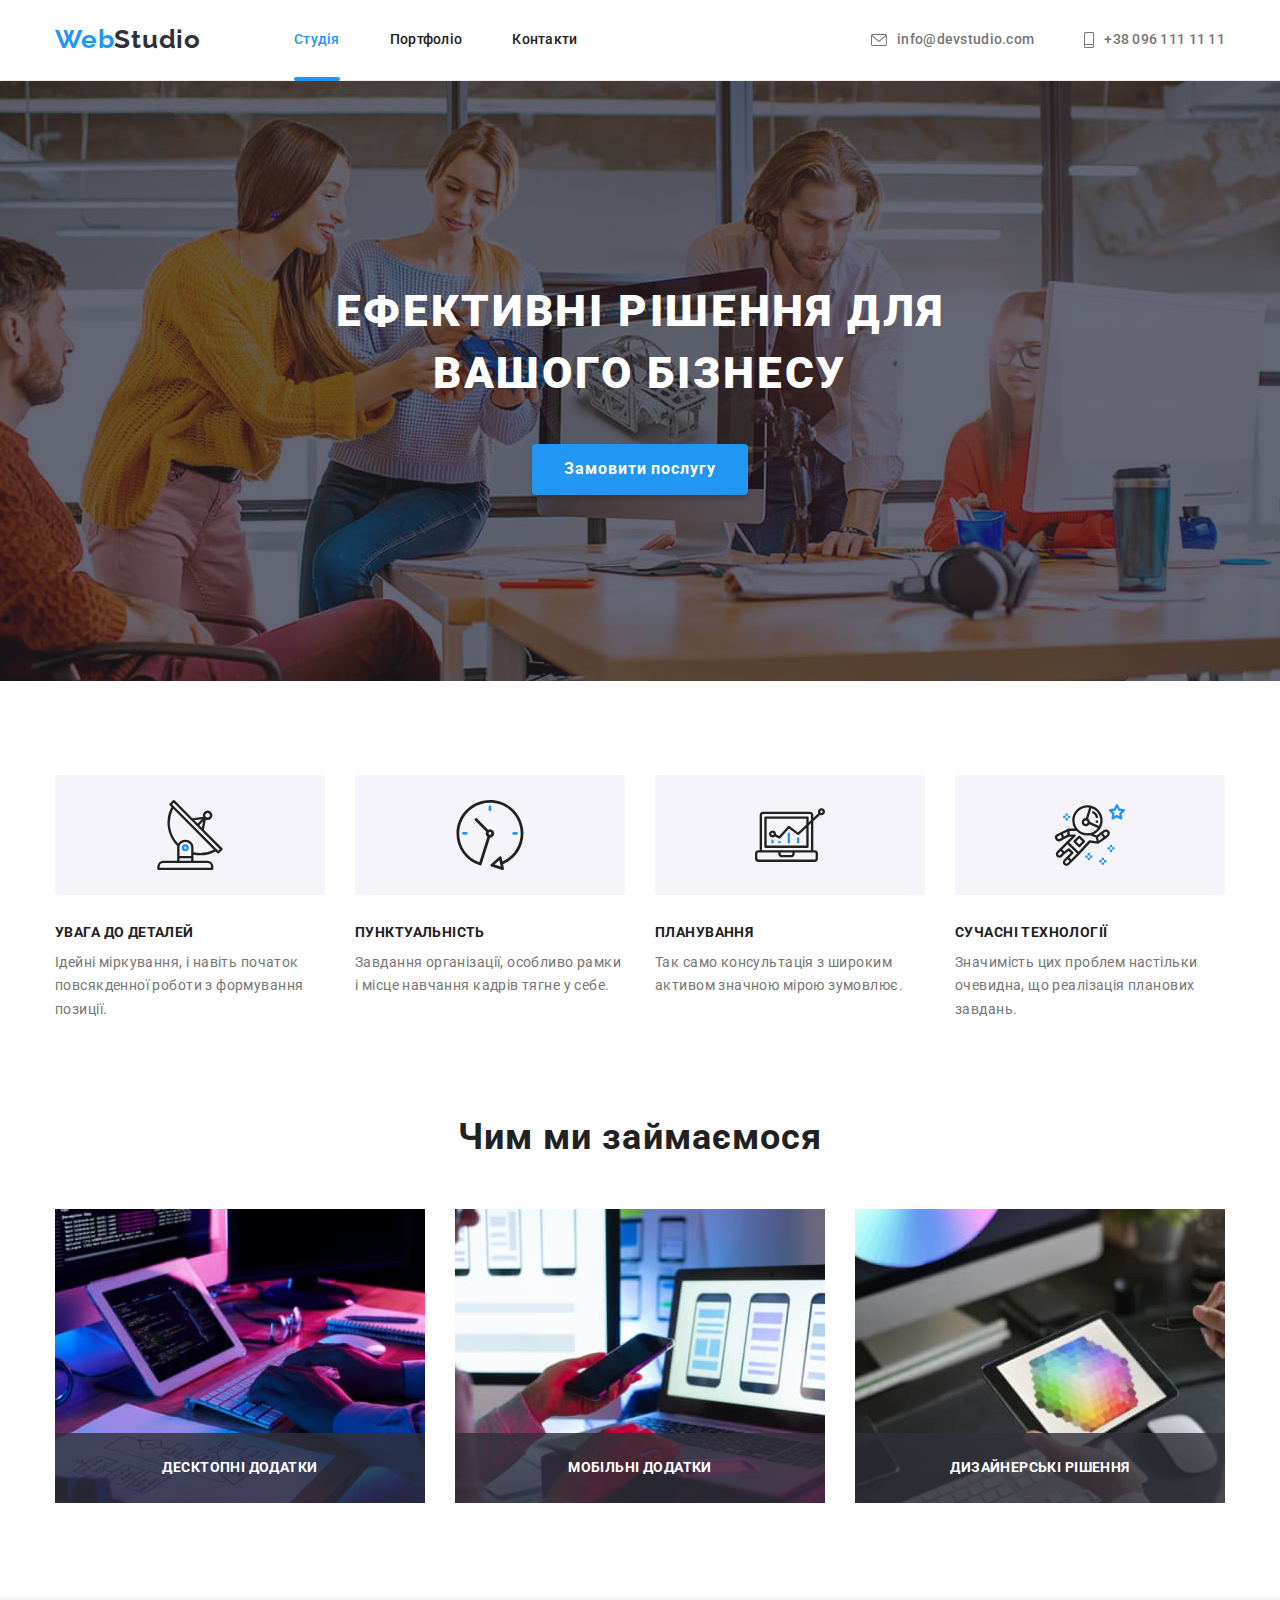
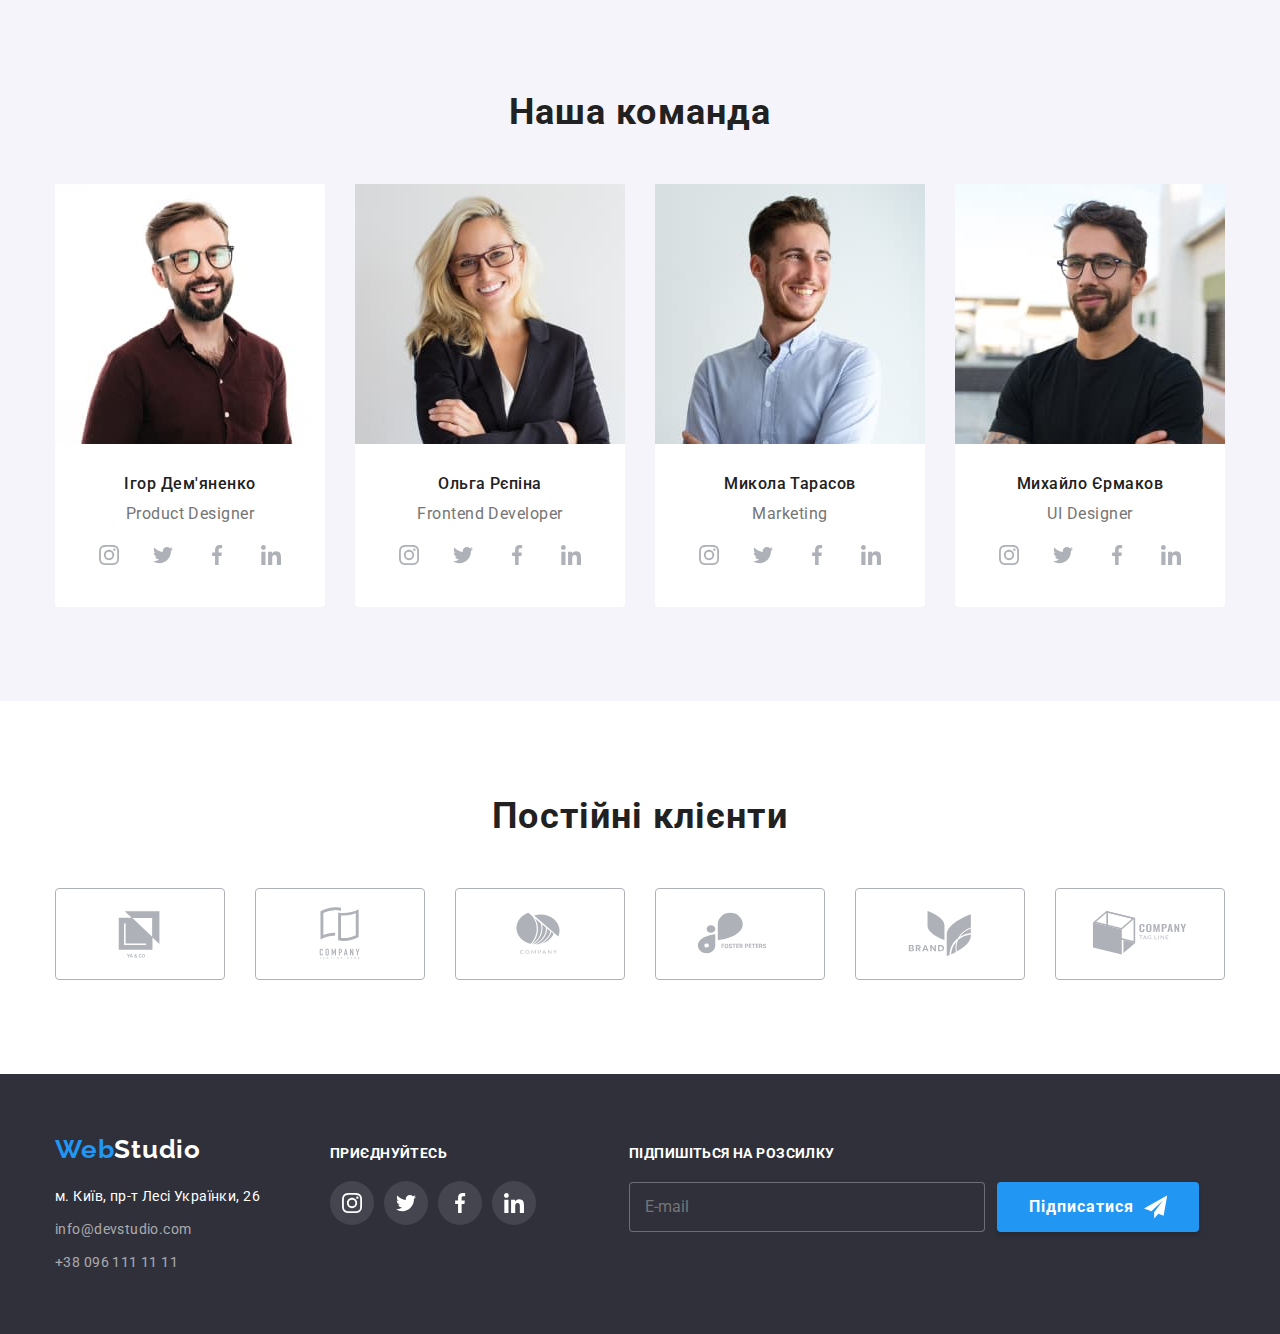
==== commit 7fb8d10e: "changes some problems" ====
--- a/index.html
+++ b/index.html
@@ -457,28 +457,26 @@
             </li>
           </ul>
         </div>
-        <div class="container-join-us">
-          <form>
-            <label class="join-us-subtitle" for="join"
-              >Підпишіться на розсилку</label
-            >
-            <div class="input-button-container">
-              <input
-                class="join-us-input"
-                id="join"
-                type="text"
-                name="join-us"
-                placeholder="E-mail"
-              />
-              <button class="subscribe-button" type="submit">
-                Підписатися
-                <svg class="send-icon" width="24px" height="24px">
-                  <use href="./images/icons.svg#icon-send"></use>
-                </svg>
-              </button>
-            </div>
-          </form>
-        </div>
+        <form class="join-us-form">
+          <label class="join-us-subtitle" for="join"
+            >Підпишіться на розсилку</label
+          >
+          <div class="input-button-container">
+            <input
+              class="join-us-input"
+              id="join"
+              type="text"
+              name="join-us"
+              placeholder="E-mail"
+            />
+            <button class="subscribe-button" type="submit">
+              Підписатися
+              <svg class="send-icon" width="24px" height="24px">
+                <use href="./images/icons.svg#icon-send"></use>
+              </svg>
+            </button>
+          </div>
+        </form>
       </div>
     </footer>
     <div class="backdrop is-hidden" data-modal>
--- a/css/styles.css
+++ b/css/styles.css
@@ -646,23 +646,24 @@
   justify-content: center;
   transition: box-shadow 250ms var(--timing-function),
     background-color 250ms var(--timing-function);
+  margin-left: 12px;
 }
 .subscribe-button:hover,
 .subscribe-button:focus {
   background-color: var(--submit-button-background-hover);
 }
 
-.container-join-us {
+.input-button-container {
+  display: flex;
+  align-items: center;
+  justify-content: center;
+  margin-top: 20px;
+}
+
+.join-us-form {
+  width: 570px;
+  height: 86px;
   margin-left: 93px;
-  width: 578px;
-  height: 86px;
-}
-
-.input-button-container {
-  display: flex;
-  align-items: center;
-  justify-content: center;
-  margin-top: 20px;
 }
 
 .join-us-subtitle {
@@ -674,11 +675,19 @@
   color: var(--other-title-text-color);
 }
 .join-us-input {
+  padding: 15px 16px 16px 15px;
   width: 358px;
   height: 50px;
   border: 1px solid rgba(255, 255, 255, 0.3);
   border-radius: 4px;
   background-color: var(--join-us-input-bg-color);
+  transition: border-color 250ms var(--timing-function);
+  color: var(--primary-text-color);
+}
+
+.join-us-input:hover,
+.join-us-input:focus {
+  border-color: var(--accent-color);
 }
 
 .send-icon {
@@ -828,8 +837,8 @@
   top: 50%;
   left: 50%;
   transform: scale(1) translate(-50%, -50%);
-  min-width: 528px;
-  min-height: 581px;
+  width: 528px;
+  height: 581px;
   background-color: var(--primary-background-color);
   border-radius: 4px;
   box-shadow: var(--modal-shadow);
@@ -889,11 +898,14 @@
 .form-input {
   width: 100%;
   padding-left: 42px;
-  padding-top: 14px;
-  padding-bottom: 14px;
+  padding-top: 10px;
+  padding-bottom: 10px;
   padding-right: 15px;
-  border: 1px solid;
-  border-radius: 4px var(--modal-input-border);
+  line-height: 1.125;
+  color: var(--primary-text-color);
+  border: 1px solid var(--modal-input-border);
+  border-radius: 4px;
+  transition: border-color 250ms var(--timing-function);
 }
 .form-input:focus {
   border-color: var(--accent-color);
@@ -908,21 +920,22 @@
   top: 50%;
   left: 15px;
   transform: translateY(-50%);
+  transition: fill 250ms var(--timing-function);
 }
 .form-textarea {
   width: 100%;
-  border: 1px solid;
-  border-radius: 4px var(--modal-input-border);
+  border: 1px solid var(--modal-input-border);
+  border-radius: 4px;
   padding: 12px 16px;
   height: 120px;
   margin-bottom: 20px;
+  color: var(--primary-text-color);
 }
 
 .chekbox-input {
   appearance: none;
   position: absolute;
 }
-
 .checkbox-label {
   display: inline-block;
   margin-left: 7px;
@@ -932,7 +945,6 @@
   letter-spacing: 0.03em;
   color: var(--primary-text-color);
 }
-
 .checkbox-container {
   position: relative;
   display: flex;
@@ -975,7 +987,7 @@
   line-height: 1.9;
   letter-spacing: 0.06em;
   cursor: pointer;
-  min-width: 200px;
+  width: 200px;
   height: 50px;
   margin-left: auto;
   margin-right: auto;
